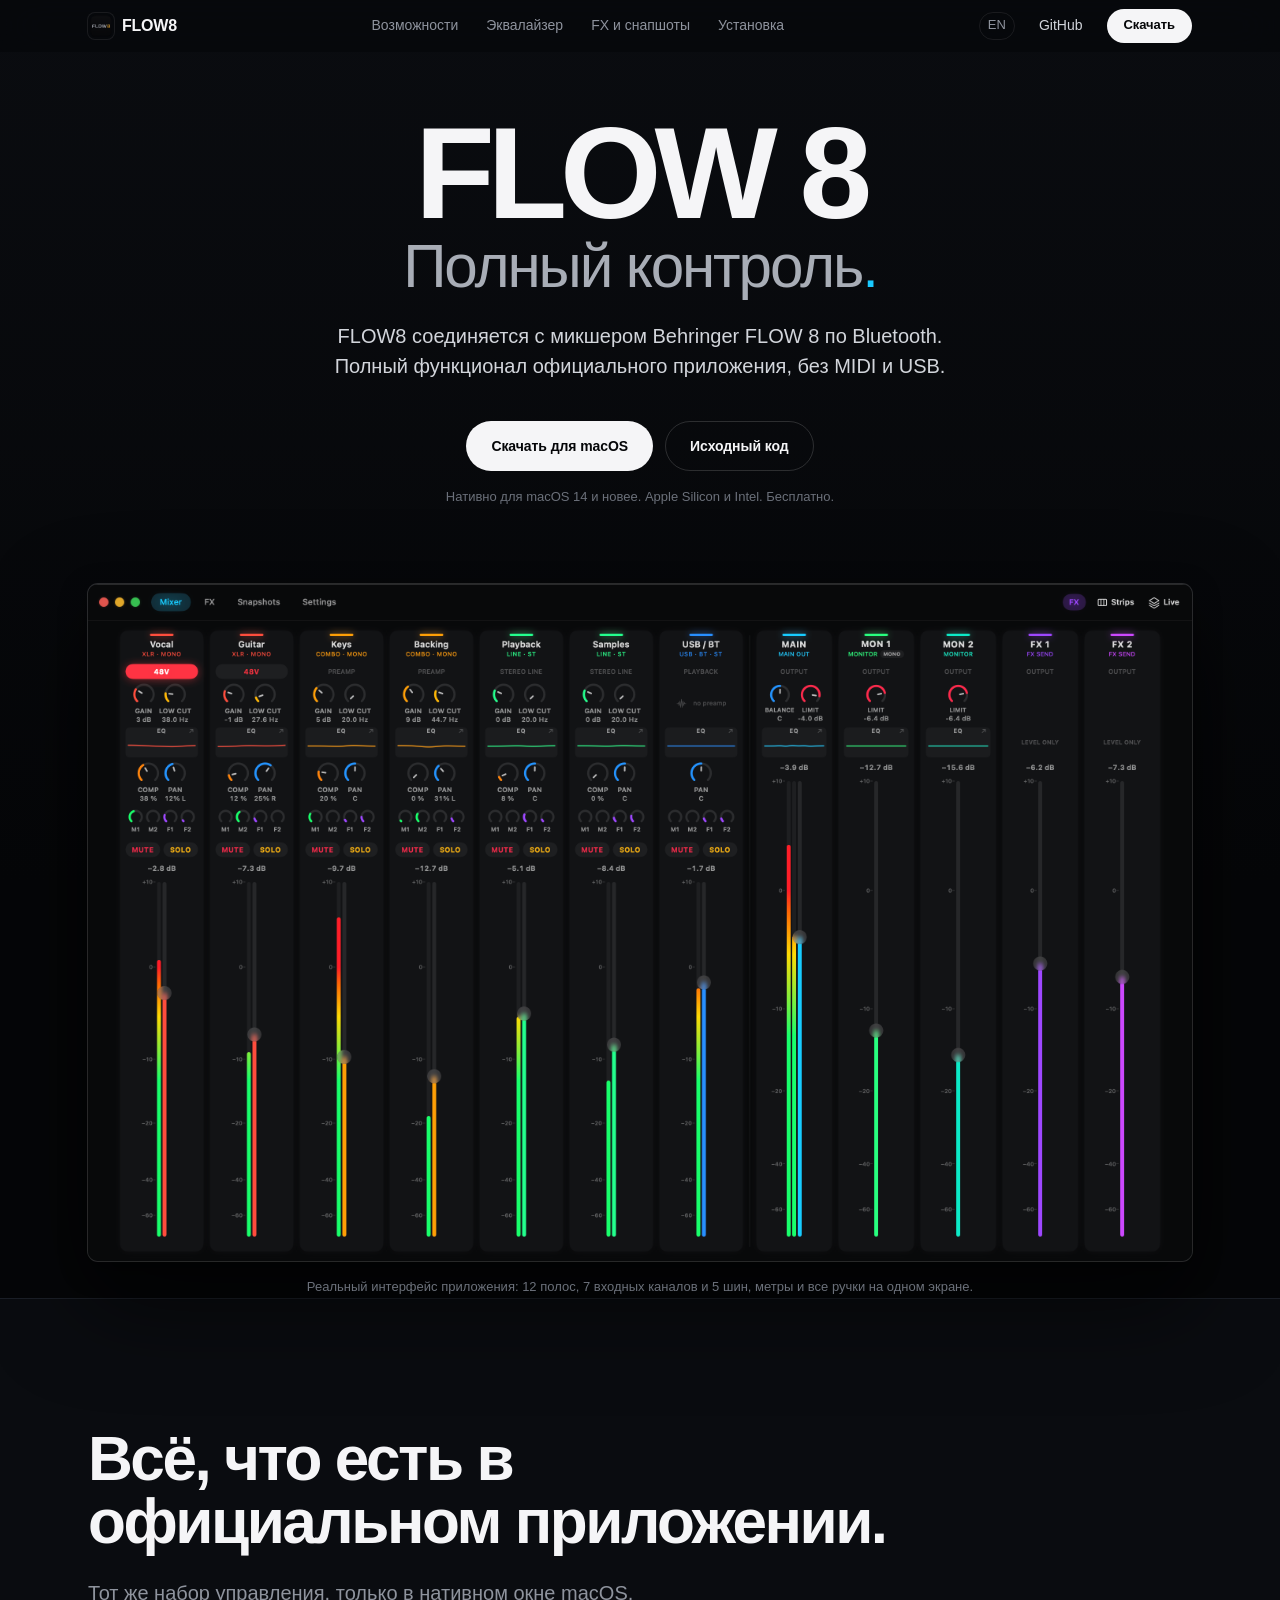
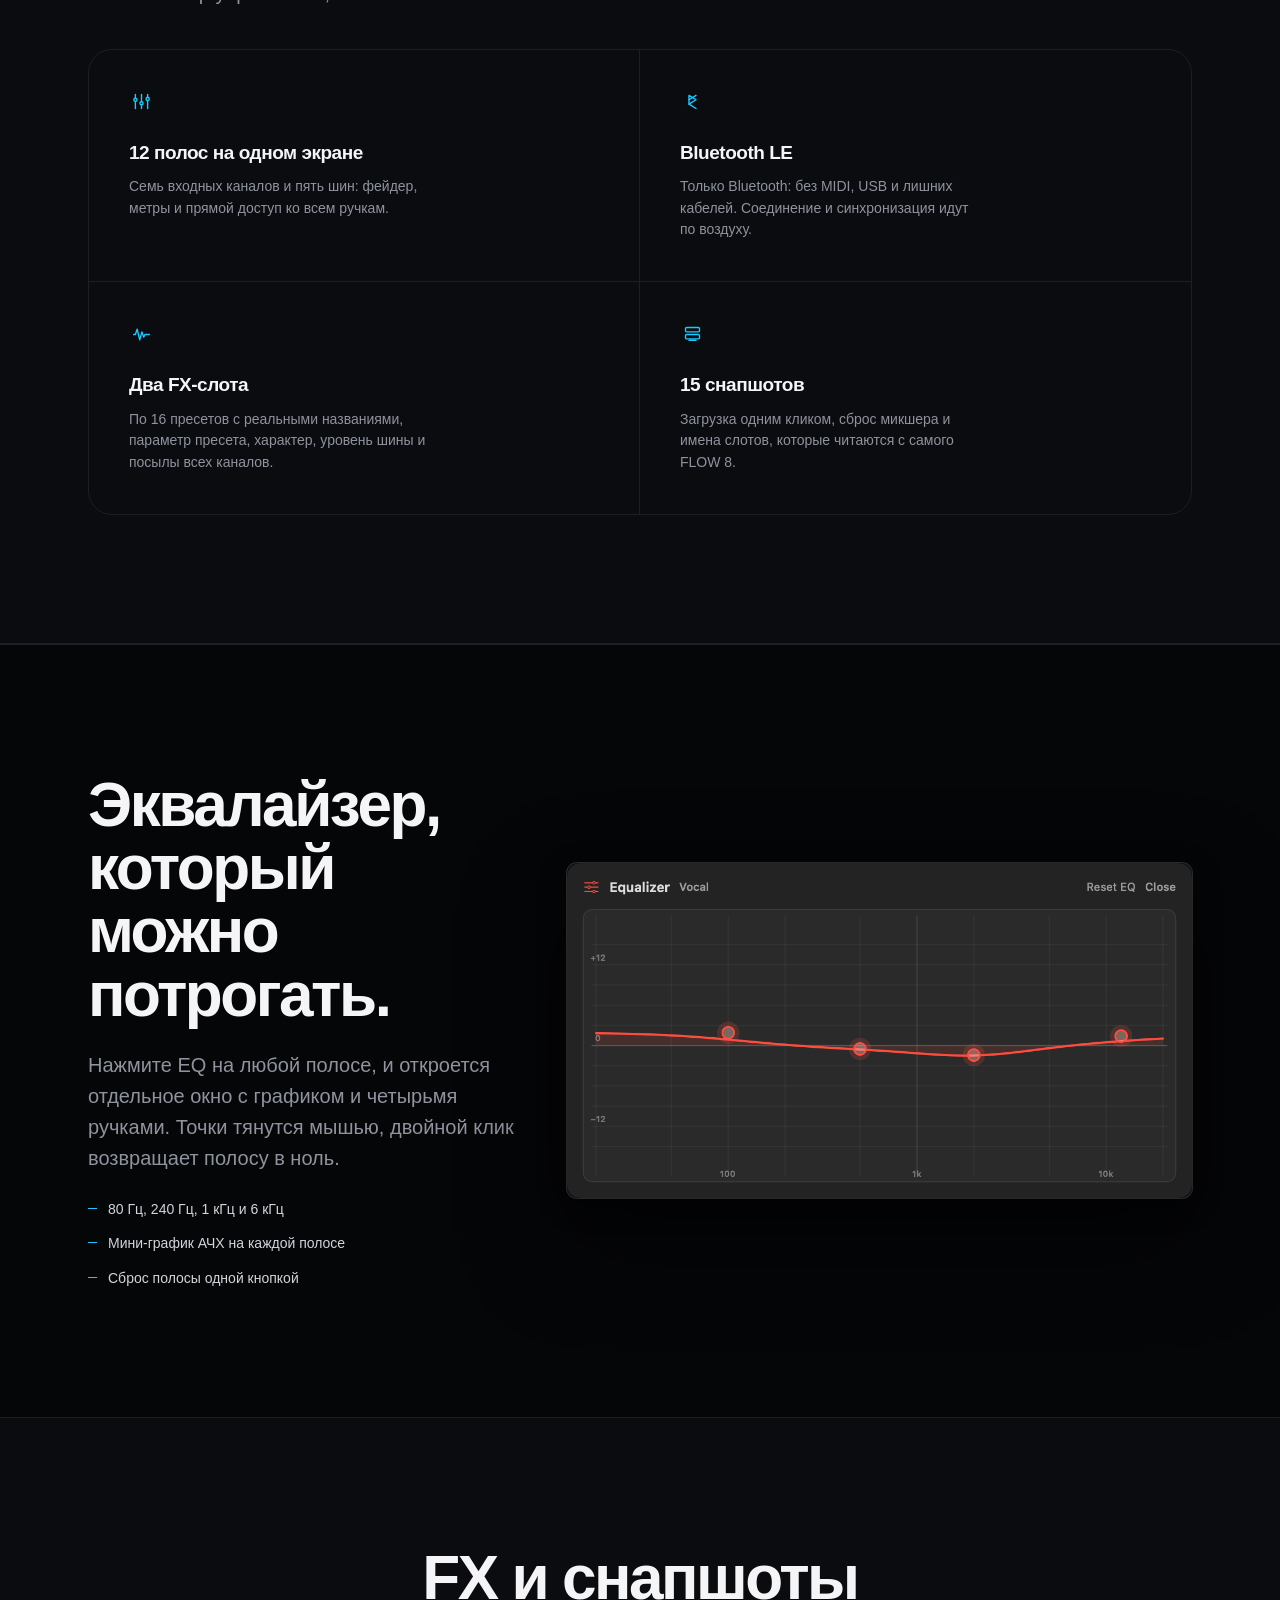
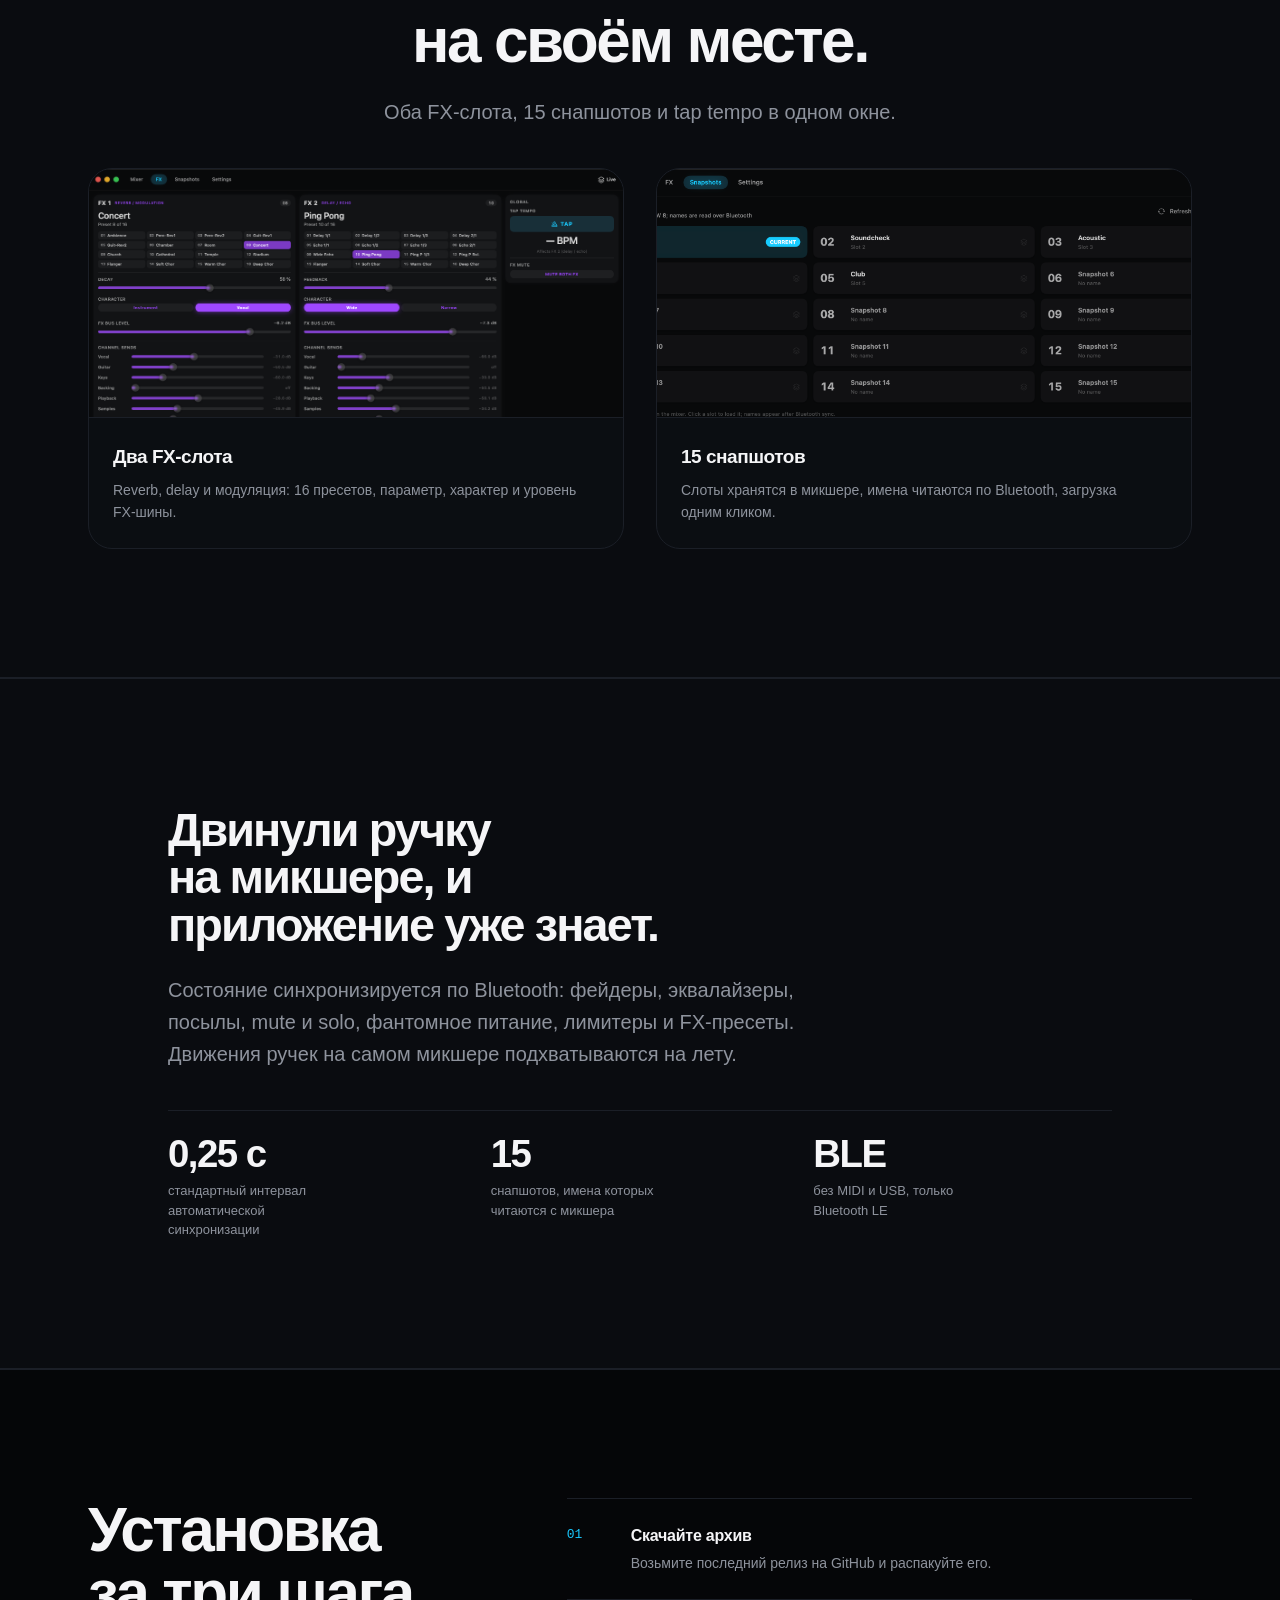
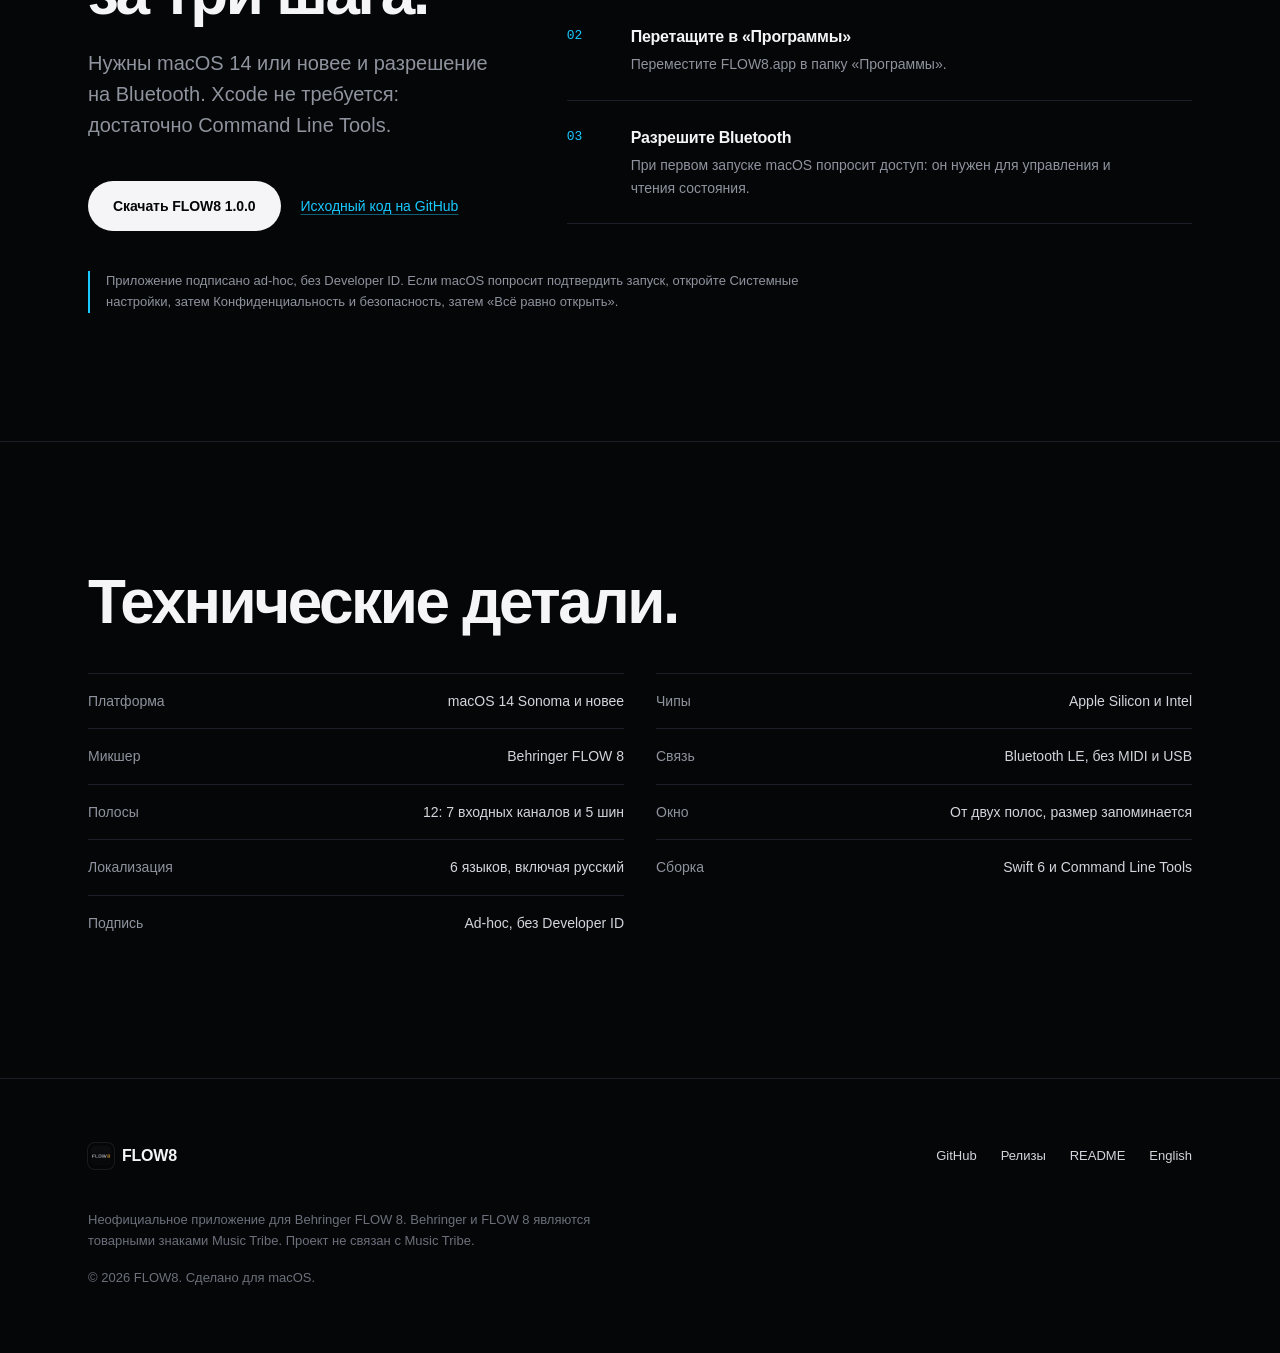
==== docs/ru/index.html @ 112e3b73 "FLOW8 1.0.0: native macOS control for the Behringer FLOW 8" ====
<!doctype html>
<html lang="ru">
<head>
  <meta charset="utf-8">
  <meta name="viewport" content="width=device-width, initial-scale=1">
  <title>FLOW8: полный контроль над Behringer FLOW 8 по Bluetooth</title>
  <meta name="description" content="Нативное приложение для macOS управляет микшером Behringer FLOW 8 по Bluetooth: все каналы, эквалайзер, FX и снапшоты. Полный функционал официального приложения, без MIDI и USB.">
  <meta name="theme-color" content="#050608">
  <link rel="canonical" href="https://repentov-dev.github.io/FLOW8/ru/">
  <link rel="alternate" hreflang="en" href="https://repentov-dev.github.io/FLOW8/">
  <link rel="alternate" hreflang="ru" href="https://repentov-dev.github.io/FLOW8/ru/">
  <link rel="alternate" hreflang="x-default" href="https://repentov-dev.github.io/FLOW8/">
  <link rel="icon" type="image/png" href="../assets/app-icon.png">
  <link rel="apple-touch-icon" href="../assets/apple-touch-icon.png">
  <link rel="preload" as="image" href="../assets/flow8-mixer.png">

  <meta property="og:type" content="website">
  <meta property="og:locale" content="ru_RU">
  <meta property="og:locale:alternate" content="en_US">
  <meta property="og:title" content="FLOW8: полный контроль над Behringer FLOW 8 по Bluetooth">
  <meta property="og:description" content="Все каналы, эквалайзер, FX и снапшоты в нативном приложении для macOS. Подключение к микшеру по Bluetooth, без MIDI и USB.">
  <meta property="og:url" content="https://repentov-dev.github.io/FLOW8/ru/">
  <meta property="og:image" content="https://repentov-dev.github.io/FLOW8/assets/og.png">
  <meta property="og:image:width" content="1200">
  <meta property="og:image:height" content="630">
  <meta name="twitter:card" content="summary_large_image">

  <link rel="stylesheet" href="../css/site.css">
</head>
<body>
  <a class="skip-link" href="#main">Перейти к содержимому</a>

  <header class="nav" data-nav>
    <div class="nav-inner container">
      <a class="brand" href="#top" aria-label="FLOW8, наверх">
        <img src="../assets/app-icon.png" width="26" height="26" alt="">
        <span>FLOW8</span>
      </a>

      <nav class="nav-links" aria-label="Основная навигация">
        <a href="#features">Возможности</a>
        <a href="#eq">Эквалайзер</a>
        <a href="#fx">FX и снапшоты</a>
        <a href="#install">Установка</a>
      </nav>

      <div class="nav-actions">
        <a class="lang-switch" href="../" hreflang="en" lang="en" aria-label="Switch to English">EN</a>
        <a class="nav-github" href="https://github.com/repentov-dev/FLOW8">GitHub</a>
        <a class="btn btn-primary btn-small" href="https://github.com/repentov-dev/FLOW8/releases/latest">Скачать</a>
      </div>
    </div>
  </header>

  <main id="main">
    <section class="hero" id="top">
      <div class="container hero-copy">
        <h1>
          <span class="hero-name">FLOW 8</span>
          <span class="hero-line">Полный контроль<span class="hero-dot">.</span></span>
        </h1>
        <p class="hero-lead">FLOW8 соединяется с микшером Behringer FLOW 8 по Bluetooth. Полный функционал официального приложения, без MIDI и USB.</p>
        <div class="hero-actions">
          <a class="btn btn-primary" href="https://github.com/repentov-dev/FLOW8/releases/latest">Скачать для macOS</a>
          <a class="btn btn-ghost" href="https://github.com/repentov-dev/FLOW8">Исходный код</a>
        </div>
        <p class="hero-facts">Нативно для macOS 14 и новее. Apple Silicon и Intel. Бесплатно.</p>
      </div>

      <div class="hero-stage">
        <figure class="shot shot-hero">
          <div class="shot-frame">
            <img src="../assets/flow8-mixer.png" width="2800" height="1718" fetchpriority="high"
                 alt="Окно FLOW8: семь каналов и пять шин с фейдерами, ручками, эквалайзерами и метрами уровня.">
          </div>
          <figcaption>Реальный интерфейс приложения: 12 полос, 7 входных каналов и 5 шин, метры и все ручки на одном экране.</figcaption>
        </figure>
      </div>
    </section>

    <section class="section section-features" id="features">
      <div class="container">
        <header class="section-head reveal">
          <h2>Всё, что есть в официальном приложении.</h2>
          <p>Тот же набор управления, только в нативном окне macOS.</p>
        </header>

        <div class="feature-grid reveal" data-delay="1">
          <article class="feature">
            <div class="feature-icon" aria-hidden="true">
              <svg viewBox="0 0 24 24">
                <path d="M5 4v4M5 12v8M12 4v8M12 16v4M19 4v3M19 11v9"/>
                <circle cx="5" cy="10" r="1.8"/>
                <circle cx="12" cy="14" r="1.8"/>
                <circle cx="19" cy="9" r="1.8"/>
              </svg>
            </div>
            <h3>12 полос на одном экране</h3>
            <p>Семь входных каналов и пять шин: фейдер, метры и прямой доступ ко всем ручкам.</p>
          </article>

          <article class="feature">
            <div class="feature-icon" aria-hidden="true">
              <svg viewBox="0 0 24 24">
                <path d="M8 5l8 5-8 5V5z"/>
                <path d="M8 15l8 5"/>
                <path d="M16 5l-8 5"/>
              </svg>
            </div>
            <h3>Bluetooth LE</h3>
            <p>Только Bluetooth: без MIDI, USB и лишних кабелей. Соединение и синхронизация идут по воздуху.</p>
          </article>

          <article class="feature">
            <div class="feature-icon" aria-hidden="true">
              <svg viewBox="0 0 24 24">
                <path d="M3 12h2l2-6 3 12 2.5-9 2 6 1.5-3h5"/>
              </svg>
            </div>
            <h3>Два FX-слота</h3>
            <p>По 16 пресетов с реальными названиями, параметр пресета, характер, уровень шины и посылы всех каналов.</p>
          </article>

          <article class="feature">
            <div class="feature-icon" aria-hidden="true">
              <svg viewBox="0 0 24 24">
                <rect x="4" y="4" width="16" height="5" rx="1.4"/>
                <rect x="4" y="12" width="16" height="5" rx="1.4"/>
                <path d="M8 18.5h8"/>
              </svg>
            </div>
            <h3>15 снапшотов</h3>
            <p>Загрузка одним кликом, сброс микшера и имена слотов, которые читаются с самого FLOW 8.</p>
          </article>
        </div>
      </div>
    </section>

    <section class="section" id="eq">
      <div class="container split reveal">
        <div class="split-copy">
          <h2>Эквалайзер, который можно потрогать.</h2>
          <p>Нажмите EQ на любой полосе, и откроется отдельное окно с графиком и четырьмя ручками. Точки тянутся мышью, двойной клик возвращает полосу в ноль.</p>
          <ul class="ticks">
            <li>80 Гц, 240 Гц, 1 кГц и 6 кГц</li>
            <li>Мини-график АЧХ на каждой полосе</li>
            <li>Сброс полосы одной кнопкой</li>
          </ul>
        </div>

        <figure class="shot shot-eq">
          <div class="shot-frame">
            <img src="../assets/flow8-eq.png" width="1120" height="600" loading="lazy"
                 alt="Окно эквалайзера FLOW8 с графиком АЧХ и четырьмя точками на полосах 80 Гц, 240 Гц, 1 кГц и 6 кГц.">
          </div>
        </figure>
      </div>
    </section>

    <section class="section section-features" id="fx">
      <div class="container">
        <header class="section-head center reveal">
          <h2>FX и снапшоты на своём месте.</h2>
          <p>Оба FX-слота, 15 снапшотов и tap tempo в одном окне.</p>
        </header>

        <div class="cards-2">
          <article class="card reveal">
            <div class="card-media">
              <img src="../assets/flow8-fx.png" width="2360" height="1146" loading="lazy"
                   alt="Страница FX в FLOW8: два слота, пресеты, параметры и посылы каналов.">
            </div>
            <div class="card-body">
              <h3>Два FX-слота</h3>
              <p>Reverb, delay и модуляция: 16 пресетов, параметр, характер и уровень FX-шины.</p>
            </div>
          </article>

          <article class="card reveal" data-delay="1">
            <div class="card-media">
              <img src="../assets/flow8-snapshots.png" width="2360" height="850" loading="lazy"
                   alt="Страница снапшотов в FLOW8: пятнадцать слотов с именами, текущий слот выделен.">
            </div>
            <div class="card-body">
              <h3>15 снапшотов</h3>
              <p>Слоты хранятся в микшере, имена читаются по Bluetooth, загрузка одним кликом.</p>
            </div>
          </article>
        </div>
      </div>
    </section>

    <section class="section section-sync" id="sync">
      <div class="container sync reveal">
        <h2>Двинули ручку на микшере, и приложение уже знает.</h2>
        <p>Состояние синхронизируется по Bluetooth: фейдеры, эквалайзеры, посылы, mute и solo, фантомное питание, лимитеры и FX-пресеты. Движения ручек на самом микшере подхватываются на лету.</p>

        <div class="sync-metrics">
          <div>
            <strong>0,25 с</strong>
            <span>стандартный интервал автоматической синхронизации</span>
          </div>
          <div>
            <strong>15</strong>
            <span>снапшотов, имена которых читаются с микшера</span>
          </div>
          <div>
            <strong>BLE</strong>
            <span>без MIDI и USB, только Bluetooth LE</span>
          </div>
        </div>
      </div>
    </section>

    <section class="section" id="install">
      <div class="container">
        <div class="install-grid reveal">
          <div class="install-copy">
            <h2>Установка за три шага.</h2>
            <p>Нужны macOS 14 или новее и разрешение на Bluetooth. Xcode не требуется: достаточно Command Line Tools.</p>
            <div class="install-actions">
              <a class="btn btn-primary" href="https://github.com/repentov-dev/FLOW8/releases/latest">Скачать FLOW8 1.0.0</a>
              <a class="text-link" href="https://github.com/repentov-dev/FLOW8">Исходный код на GitHub</a>
            </div>
          </div>

          <ol class="steps">
            <li>
              <div>
                <h3>Скачайте архив</h3>
                <p>Возьмите последний релиз на GitHub и распакуйте его.</p>
              </div>
            </li>
            <li>
              <div>
                <h3>Перетащите в «Программы»</h3>
                <p>Переместите FLOW8.app в папку «Программы».</p>
              </div>
            </li>
            <li>
              <div>
                <h3>Разрешите Bluetooth</h3>
                <p>При первом запуске macOS попросит доступ: он нужен для управления и чтения состояния.</p>
              </div>
            </li>
          </ol>
        </div>

        <p class="install-note reveal">Приложение подписано ad-hoc, без Developer ID. Если macOS попросит подтвердить запуск, откройте Системные настройки, затем Конфиденциальность и безопасность, затем «Всё равно открыть».</p>
      </div>
    </section>

    <section class="section" id="specs">
      <div class="container">
        <header class="section-head reveal">
          <h2>Технические детали.</h2>
        </header>

        <dl class="specs reveal" data-delay="1">
          <div>
            <dt>Платформа</dt>
            <dd>macOS 14 Sonoma и новее</dd>
          </div>
          <div>
            <dt>Чипы</dt>
            <dd>Apple Silicon и Intel</dd>
          </div>
          <div>
            <dt>Микшер</dt>
            <dd>Behringer FLOW 8</dd>
          </div>
          <div>
            <dt>Связь</dt>
            <dd>Bluetooth LE, без MIDI и USB</dd>
          </div>
          <div>
            <dt>Полосы</dt>
            <dd>12: 7 входных каналов и 5 шин</dd>
          </div>
          <div>
            <dt>Окно</dt>
            <dd>От двух полос, размер запоминается</dd>
          </div>
          <div>
            <dt>Локализация</dt>
            <dd>6 языков, включая русский</dd>
          </div>
          <div>
            <dt>Сборка</dt>
            <dd>Swift 6 и Command Line Tools</dd>
          </div>
          <div>
            <dt>Подпись</dt>
            <dd>Ad-hoc, без Developer ID</dd>
          </div>
        </dl>
      </div>
    </section>
  </main>

  <footer class="footer">
    <div class="container">
      <div class="footer-top">
        <a class="brand" href="#top" aria-label="FLOW8, наверх">
          <img src="../assets/app-icon.png" width="26" height="26" alt="">
          <span>FLOW8</span>
        </a>
        <nav class="footer-links" aria-label="Ссылки">
          <a href="https://github.com/repentov-dev/FLOW8">GitHub</a>
          <a href="https://github.com/repentov-dev/FLOW8/releases">Релизы</a>
          <a href="https://github.com/repentov-dev/FLOW8#readme">README</a>
          <a href="../" hreflang="en" lang="en">English</a>
        </nav>
      </div>
      <p class="footer-note">Неофициальное приложение для Behringer FLOW 8. Behringer и FLOW 8 являются товарными знаками Music Tribe. Проект не связан с Music Tribe.</p>
      <p class="footer-legal">© 2026 FLOW8. Сделано для macOS.</p>
    </div>
  </footer>

  <script src="../js/site.js" defer></script>
</body>
</html>
---- docs/css/site.css ----
/* Hallmark · shape: Stage hero + one proof per capability · genre: modern-minimal · theme: Apple (by request) · job: download the app · idea: "Every strip of the mixer on one screen, lit like a product." · vibe: "quiet, precise, dark, confident"
 * paper: #050608 · accent: #19c9ff · display: system SF · body: system SF · hero: FLOW 8 wordmark over the full mixer · nav: translucent bar, wordmark and one action · footer: wordmark, links, disclaimer · imagery: real app screenshots · signature: all 12 strips visible at once
 * axes: dark/grotesk-sans/cool · posture: product on a stage · contrast: pass · fold: pass · v2.0.0 */
/* Hallmark · pre-emit critique: P5 H5 E4 S4 R5 V4 · weakest: E, expression is carried by the real screenshots, so the page around them stays quiet and lets the interface be the loud part */
/* Hallmark · waive 1 · Apple-style page on the platform face · a webfont would be a pastiche, and SF ships the optical sizing and tracking this page needs */
@import url("./tokens.css");
@import url("./base.css");

/* ---------- Navigation ---------- */

.nav {
  position: fixed;
  inset: 0 0 auto;
  z-index: var(--z-nav);
  height: 52px;
  background: var(--color-nav);
  border-bottom: var(--rule-hair) solid transparent;
  -webkit-backdrop-filter: blur(22px) saturate(160%);
  backdrop-filter: blur(22px) saturate(160%);
  transition:
    background-color var(--dur-short) var(--ease-out),
    border-color var(--dur-short) var(--ease-out);
}

.nav.is-scrolled {
  background: var(--color-nav-strong);
  border-bottom-color: var(--color-hairline);
}

.nav-inner {
  max-width: var(--container);
  height: 100%;
  display: flex;
  align-items: center;
  justify-content: space-between;
  gap: var(--space-lg);
}

.brand {
  display: inline-flex;
  align-items: center;
  gap: var(--space-xs);
  color: var(--color-ink);
  font-family: var(--font-display);
  font-size: var(--text-md);
  font-weight: 600;
  letter-spacing: -0.015em;
  text-decoration: none;
  flex: none;
}

.brand img {
  width: 26px;
  height: 26px;
  border-radius: 7px;
  box-shadow: 0 0 0 1px var(--color-hairline);
}

.nav-links {
  display: flex;
  align-items: center;
  gap: 28px;
  font-size: var(--text-sm);
  color: var(--color-muted);
}

.nav-links a {
  text-decoration: none;
  transition: color var(--dur-micro) var(--ease-out);
}

.nav-links a:hover { color: var(--color-ink); }

.nav-actions {
  display: flex;
  align-items: center;
  gap: var(--space-lg);
  flex: none;
}

.lang-switch {
  display: inline-flex;
  align-items: center;
  justify-content: center;
  min-width: 32px;
  height: 28px;
  padding: 0 var(--space-xs);
  border: var(--rule-hair) solid var(--color-hairline);
  border-radius: var(--radius-pill);
  color: var(--color-muted);
  font-size: var(--text-xs);
  font-weight: 500;
  text-decoration: none;
  transition:
    color var(--dur-micro) var(--ease-out),
    border-color var(--dur-micro) var(--ease-out);
}

.lang-switch:hover {
  color: var(--color-ink);
  border-color: var(--color-rule-strong);
}

.nav-github {
  font-size: var(--text-sm);
  color: var(--color-ink-2);
  text-decoration: none;
  transition: color var(--dur-micro) var(--ease-out);
}

.nav-github:hover { color: var(--color-ink); }

/* ---------- Buttons ---------- */

.btn {
  display: inline-flex;
  align-items: center;
  justify-content: center;
  gap: var(--space-xs);
  height: 50px;
  padding: 0 var(--space-lg);
  border: var(--rule-hair) solid transparent;
  border-radius: var(--radius-pill);
  font-family: var(--font-body);
  font-size: var(--text-sm);
  font-weight: 600;
  letter-spacing: -0.005em;
  text-decoration: none;
  cursor: pointer;
  transition:
    background-color var(--dur-micro) var(--ease-out),
    border-color var(--dur-micro) var(--ease-out),
    color var(--dur-micro) var(--ease-out),
    transform var(--dur-micro) var(--ease-out);
}

.btn:active { transform: scale(0.98); }

.btn-primary {
  background: var(--color-ink);
  color: var(--color-paper);
}

.btn-primary:hover { background: var(--color-white); }

.btn-ghost {
  background: transparent;
  border-color: var(--color-hairline-strong);
  color: var(--color-ink);
}

.btn-ghost:hover {
  background: var(--color-card-hi);
  border-color: var(--color-rule-strong);
}

.btn-small {
  height: 34px;
  padding: 0 var(--space-md);
  font-size: var(--text-xs);
}

/* ---------- Hero ---------- */

.hero {
  position: relative;
  padding: calc(52px + var(--space-2xl)) 0 0;
  background: linear-gradient(180deg, var(--color-paper-2) 0%, var(--color-paper) 68%);
  isolation: isolate;
}

.hero-copy {
  max-width: var(--container);
  text-align: center;
}

.hero h1 {
  font-size: var(--text-hero-name);
  line-height: 0.88;
  letter-spacing: -0.055em;
  color: var(--color-ink);
}

.hero-name { display: block; }

.hero-line {
  display: block;
  margin-top: 0.08em;
  font-size: var(--text-hero-line);
  font-weight: 500;
  line-height: 1.02;
  letter-spacing: -0.035em;
  color: var(--color-ink-3);
}

.hero-dot { color: var(--color-accent); }

.hero-lead {
  max-width: 660px;
  margin: var(--space-lg) auto 0;
  color: var(--color-ink-2);
  font-size: var(--text-lead);
  line-height: 1.5;
}

.hero-actions {
  display: flex;
  flex-wrap: wrap;
  justify-content: center;
  gap: var(--space-sm);
  margin-top: var(--space-xl);
}

.hero-facts {
  margin-top: var(--space-md);
  color: var(--color-dim);
  font-size: var(--text-xs);
}

.hero-stage {
  position: relative;
  max-width: var(--container);
  margin: clamp(44px, 6vw, 76px) auto 0;
  padding-inline: var(--gutter);
  isolation: isolate;
}

/* ---------- Screenshot frames ---------- */

.shot { margin: 0; }

.shot-frame {
  overflow: hidden;
  background: var(--color-card);
  border-radius: var(--radius-frame);
  box-shadow: var(--shadow-frame);
}

.shot-frame img {
  width: 100%;
  height: auto;
}

.shot-hero .shot-frame { transition: transform var(--dur-long) var(--ease-out); }

.shot-hero .shot-frame:hover { transform: translateY(-4px); }

.shot figcaption {
  margin-top: var(--space-md);
  color: var(--color-dim);
  font-size: var(--text-xs);
  text-align: center;
}

/* ---------- Section grammar ---------- */

.section {
  padding-block: var(--section-gap);
  border-top: var(--rule-hair) solid var(--color-rule);
}

.section-features {
  background: var(--color-paper-2);
  color: var(--color-ink);
  border-block: var(--rule-hair) solid var(--color-rule);
}

.section-head {
  max-width: 840px;
  margin-bottom: var(--space-xl);
}

.section-head.center {
  margin-inline: auto;
  text-align: center;
}

h2 {
  font-size: var(--text-section);
  line-height: 1.02;
  letter-spacing: -0.04em;
}

.section-head p,
.split-copy > p,
.install-copy > p {
  color: var(--color-muted);
  font-size: var(--text-lead);
  line-height: 1.55;
}

.section-head p {
  margin-top: var(--space-lg);
  max-width: 560px;
}

.section-head.center p { margin-inline: auto; }

/* ---------- Feature grid ---------- */

.feature-grid {
  display: grid;
  grid-template-columns: repeat(2, minmax(0, 1fr));
  overflow: hidden;
  border: var(--rule-hair) solid var(--color-rule);
  border-radius: var(--radius-card);
  background: var(--color-paper-2);
}

.feature {
  padding: var(--space-xl);
  border-right: var(--rule-hair) solid var(--color-rule);
  border-bottom: var(--rule-hair) solid var(--color-rule);
}

.feature:nth-child(2n) { border-right: 0; }
.feature:nth-last-child(-n + 2) { border-bottom: 0; }

.feature-icon {
  display: grid;
  place-items: center;
  width: 42px;
  height: 42px;
  margin-bottom: var(--space-lg);
  width: 24px;
  height: 24px;
  color: var(--color-accent);
}

.feature-icon svg {
  width: 21px;
  height: 21px;
  stroke: currentColor;
  fill: none;
  stroke-width: 1.6;
  stroke-linecap: round;
  stroke-linejoin: round;
}

.feature h3 {
  font-size: var(--text-card);
  letter-spacing: -0.025em;
}

.feature p {
  margin-top: var(--space-xs);
  max-width: 40ch;
  color: var(--color-muted);
  font-size: var(--text-sm);
  line-height: 1.55;
}

/* ---------- Split: EQ ---------- */

.split {
  display: grid;
  grid-template-columns: minmax(0, 5fr) minmax(0, 7fr);
  gap: var(--gap-columns);
  align-items: center;
}

.split-copy h2 { max-width: 11ch; }

.split-copy > p {
  margin-top: var(--space-lg);
  max-width: 42ch;
}

.ticks {
  display: grid;
  gap: var(--space-sm);
  margin: var(--space-lg) 0 0;
  padding: 0;
  list-style: none;
}

.ticks li {
  position: relative;
  padding-left: 20px;
  color: var(--color-ink-2);
  font-size: var(--text-sm);
}

.ticks li::before {
  content: "";
  position: absolute;
  left: 0;
  top: 0.72em;
  width: 9px;
  height: var(--rule-hair);
  background: var(--color-accent);
}

.shot-eq .shot-frame { border-radius: var(--radius-media); }

/* ---------- FX and snapshots ---------- */

.cards-2 {
  display: grid;
  grid-template-columns: repeat(2, minmax(0, 1fr));
  gap: var(--gap-columns);
}

.card {
  overflow: hidden;
  color: var(--color-ink);
  border: var(--rule-hair) solid var(--color-rule);
  border-radius: var(--radius-card);
  background: var(--color-card);
}

.card-media {
  overflow: hidden;
  color: var(--color-ink);
  background: var(--color-paper-3);
  border-bottom: var(--rule-hair) solid var(--color-rule);
}

.card-media img {
  width: 100%;
  aspect-ratio: 2.15;
  object-fit: cover;
  object-position: top center;
}

.card-body { padding: var(--space-lg); }

.card-body h3 {
  font-size: var(--text-card);
  letter-spacing: -0.025em;
}

.card-body p {
  margin-top: var(--space-xs);
  color: var(--color-muted);
  font-size: var(--text-sm);
  line-height: 1.55;
}

/* ---------- Sync statement ---------- */

.section-sync {
  border-block: var(--rule-hair) solid var(--color-rule);
  background: var(--color-paper-2);
  color: var(--color-ink);
}

.sync { max-width: 1040px; }

.sync h2 {
  max-width: 22ch;
  font-size: var(--text-section-s);
}

.sync > p {
  margin-top: var(--space-lg);
  max-width: 640px;
  color: var(--color-muted);
  font-size: var(--text-lead);
}

.sync-metrics {
  display: grid;
  grid-template-columns: repeat(3, minmax(0, 1fr));
  gap: var(--space-lg);
  margin-top: var(--space-xl);
  padding-top: var(--space-lg);
  border-top: var(--rule-hair) solid var(--color-rule);
}

.sync-metrics strong {
  display: block;
  font-family: var(--font-display);
  font-size: clamp(1.8rem, 3vw, 2.5rem);
  font-weight: 600;
  letter-spacing: -0.04em;
  line-height: 1;
  font-variant-numeric: tabular-nums;
}

.sync-metrics span {
  display: block;
  max-width: 24ch;
  margin-top: var(--space-xs);
  color: var(--color-muted);
  font-size: var(--text-xs);
  line-height: 1.5;
}

/* ---------- Install ---------- */

.install-grid {
  display: grid;
  grid-template-columns: minmax(0, 5fr) minmax(0, 7fr);
  gap: var(--gap-columns);
  align-items: start;
}

.install-copy > p {
  margin-top: var(--space-lg);
  max-width: 36ch;
}

.install-actions {
  display: flex;
  flex-wrap: wrap;
  align-items: center;
  gap: 20px;
  margin-top: var(--space-xl);
}

.text-link {
  color: var(--color-accent);
  font-size: var(--text-sm);
  font-weight: 500;
  text-decoration: underline;
  text-decoration-color: color-mix(in oklab, var(--color-accent) 45%, transparent);
  text-underline-offset: 0.22em;
  transition: text-decoration-color var(--dur-micro) var(--ease-out);
}

.text-link:hover { text-decoration-color: var(--color-accent); }

.steps {
  margin: 0;
  padding: 0;
  list-style: none;
  border-top: var(--rule-hair) solid var(--color-rule);
  counter-reset: step;
}

.steps li {
  display: grid;
  grid-template-columns: 40px minmax(0, 1fr);
  gap: var(--space-lg);
  counter-increment: step;
  padding: var(--space-lg) 0;
  border-bottom: var(--rule-hair) solid var(--color-rule);
}

.steps li::before {
  content: counter(step, decimal-leading-zero);
  padding-top: 2px;
  color: var(--color-accent);
  font-family: var(--font-mono);
  font-size: var(--text-xs);
  font-weight: 500;
  font-variant-numeric: tabular-nums;
}

.steps h3 {
  font-size: var(--text-md);
  letter-spacing: -0.015em;
}

.steps p {
  margin-top: var(--space-2xs);
  color: var(--color-muted);
  font-size: var(--text-sm);
}

.install-note {
  max-width: 740px;
  margin-top: var(--space-xl);
  padding-left: var(--space-md);
  border-left: 2px solid var(--color-accent);
  color: var(--color-muted);
  font-size: var(--text-xs);
  line-height: 1.6;
}

/* ---------- Specs ---------- */

.specs {
  display: grid;
  grid-template-columns: repeat(2, minmax(0, 1fr));
  gap: 0 var(--gap-columns);
  margin: var(--space-xl) 0 0;
}

.specs > div {
  display: flex;
  justify-content: space-between;
  gap: var(--space-lg);
  padding: var(--space-md) 0;
  border-top: var(--rule-hair) solid var(--color-rule);
}

.specs dt {
  color: var(--color-muted);
  font-size: var(--text-sm);
}

.specs dd {
  margin: 0;
  color: var(--color-ink-2);
  font-size: var(--text-sm);
  text-align: right;
}

/* ---------- Footer ---------- */

.footer {
  padding: var(--space-2xl) 0;
  border-top: var(--rule-hair) solid var(--color-rule);
  color: var(--color-dim);
  font-size: var(--text-xs);
}

.footer-top {
  display: flex;
  flex-wrap: wrap;
  align-items: center;
  justify-content: space-between;
  gap: var(--space-lg);
}

.footer-links {
  display: flex;
  flex-wrap: wrap;
  gap: var(--space-lg);
}

.footer-links a {
  color: var(--color-ink-2);
  text-decoration: none;
  transition: color var(--dur-micro) var(--ease-out);
}

.footer-links a:hover { color: var(--color-ink); }

.footer-note {
  max-width: 76ch;
  margin-top: var(--space-xl);
  line-height: 1.65;
}

.footer-legal { margin-top: var(--space-md); }

/* ---------- Reveal ---------- */

html.js .reveal {
  opacity: 0;
  transform: translate3d(0, 18px, 0);
  transition:
    opacity var(--dur-long) var(--ease-out),
    transform var(--dur-long) var(--ease-out);
}

html.js .reveal[data-delay="1"] { transition-delay: 60ms; }
html.js .reveal[data-delay="2"] { transition-delay: 120ms; }
html.js .reveal[data-delay="3"] { transition-delay: 180ms; }

html.js .reveal.is-in {
  opacity: 1;
  transform: none;
}

/* ---------- Responsive ---------- */

@media (max-width: 1080px) {
  .nav-links { gap: 20px; }

  .split,
  .install-grid { gap: var(--gap-columns); }
}

@media (max-width: 900px) {
  .nav-links,
  .nav-github { display: none; }

  .split,
  .install-grid {
    grid-template-columns: minmax(0, 1fr);
  }

  .split-copy h2,
  .split-copy > p { max-width: 100%; }

  .shot-eq { order: 2; }

  .sync-metrics {
    grid-template-columns: repeat(3, minmax(0, 1fr));
    gap: var(--space-md);
  }
}

@media (max-width: 760px) {
  .hero { padding-top: calc(52px + var(--space-xl)); }

  .feature-grid,
  .cards-2,
  .specs {
    grid-template-columns: minmax(0, 1fr);
  }

  .feature {
    border-right: 0;
    border-bottom: var(--rule-hair) solid var(--color-rule);
  }

  .feature:nth-child(2n) { border-right: 0; }
  .feature:nth-last-child(-n + 2) { border-bottom: var(--rule-hair) solid var(--color-rule); }
  .feature:last-child { border-bottom: 0; }

  .specs > div:first-child { border-top: 0; }

  .card-media img { aspect-ratio: 2.1; }

  .footer-top { align-items: flex-start; flex-direction: column; }
}

@media (max-width: 620px) {
  .sync-metrics { grid-template-columns: minmax(0, 1fr); }
  .sync-metrics > div + div { padding-top: var(--space-md); border-top: var(--rule-hair) solid var(--color-rule); }

  .hero-actions .btn { width: 100%; }

  .hero-facts { line-height: 1.5; }

  .shot figcaption { text-align: left; }

  .install-actions { align-items: flex-start; flex-direction: column; }
}

@media (prefers-reduced-motion: reduce) {
  html.js .reveal {
    opacity: 1;
    transform: none;
    transition: none;
  }

  .shot-hero .shot-frame { transition: none; }
}

@media (prefers-reduced-transparency: reduce) {
  .nav {
    background: var(--color-paper);
    -webkit-backdrop-filter: none;
    backdrop-filter: none;
  }
}

@media (prefers-contrast: more) {
  :root {
    --color-muted: var(--color-muted-contrast);
    --color-dim: var(--color-dim-contrast);
    --color-rule: var(--color-rule-contrast);
  }

  .nav {
    background: var(--color-paper);
    -webkit-backdrop-filter: none;
    backdrop-filter: none;
  }

  .shot-frame,
  .card,
  .feature-grid { border-color: var(--color-hairline-strong); }
}

@supports not ((backdrop-filter: blur(1px)) or (-webkit-backdrop-filter: blur(1px))) {
  .nav { background: var(--color-paper); }
}
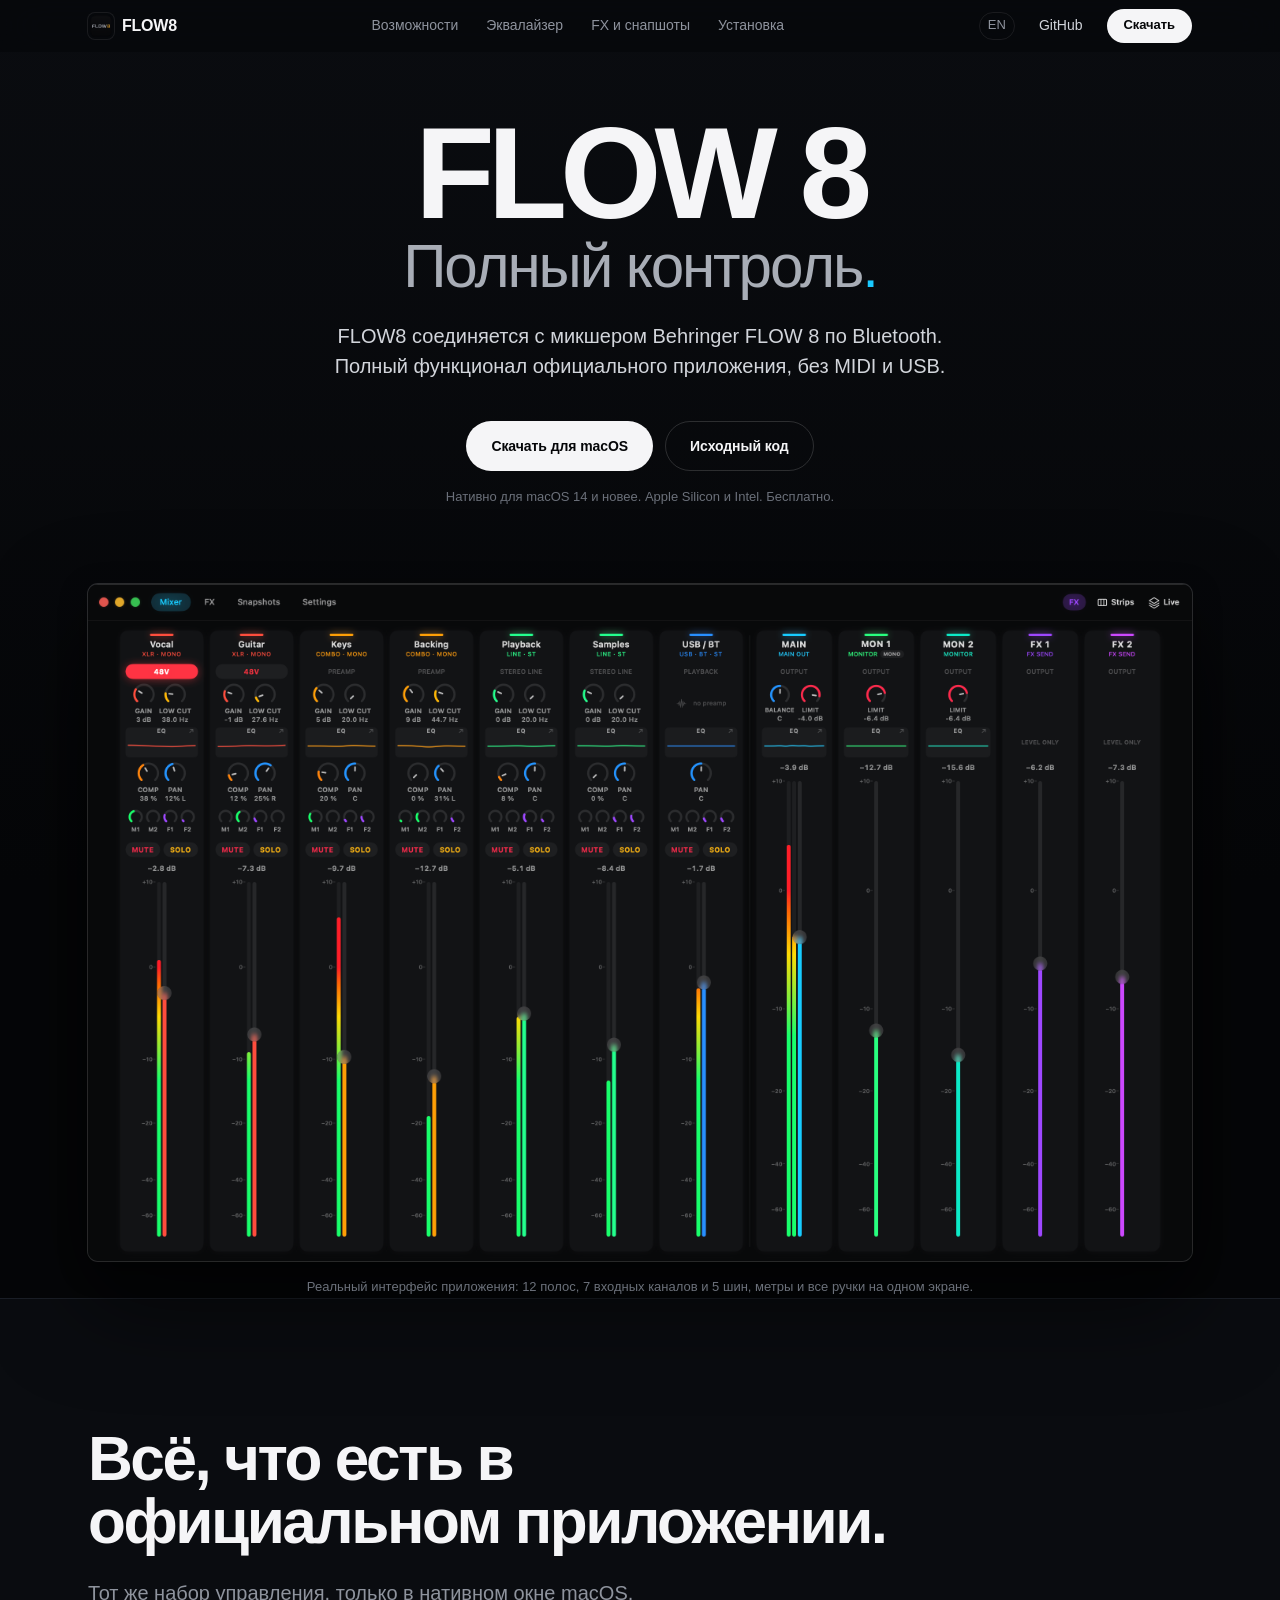
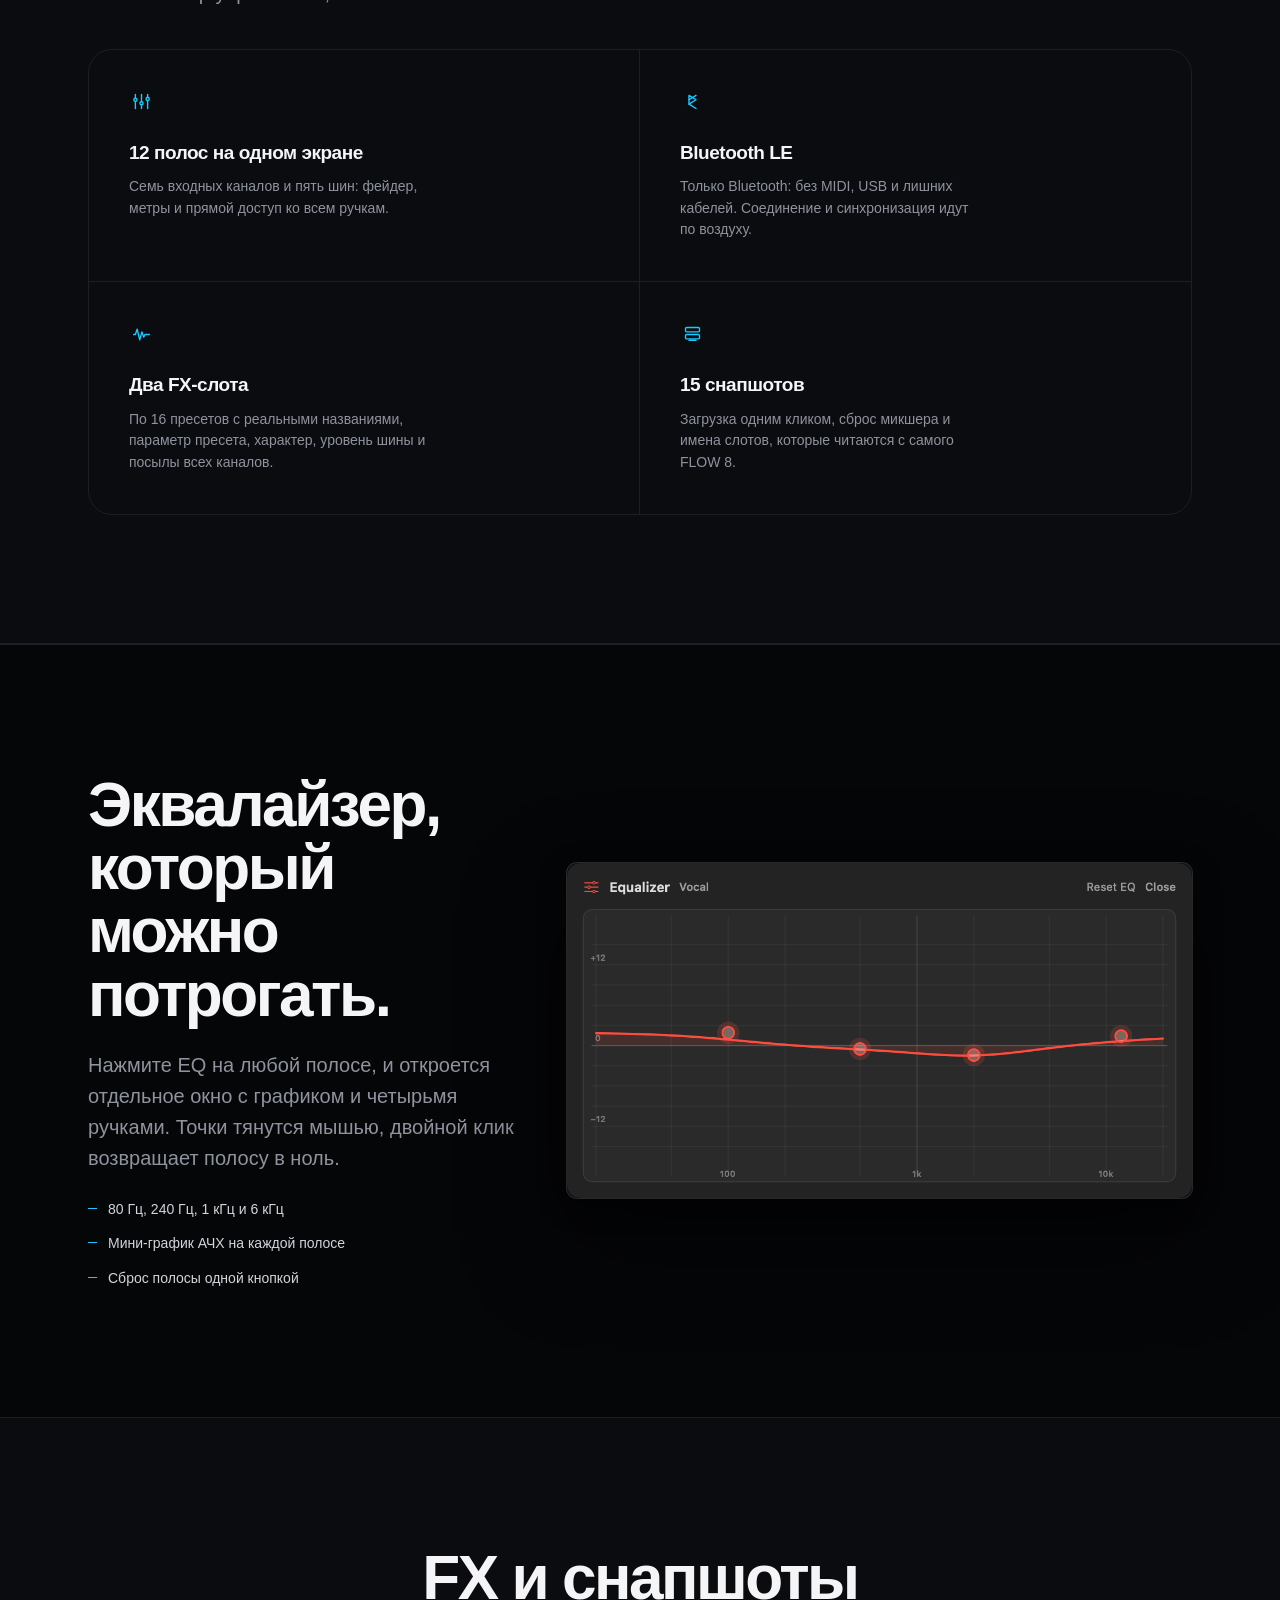
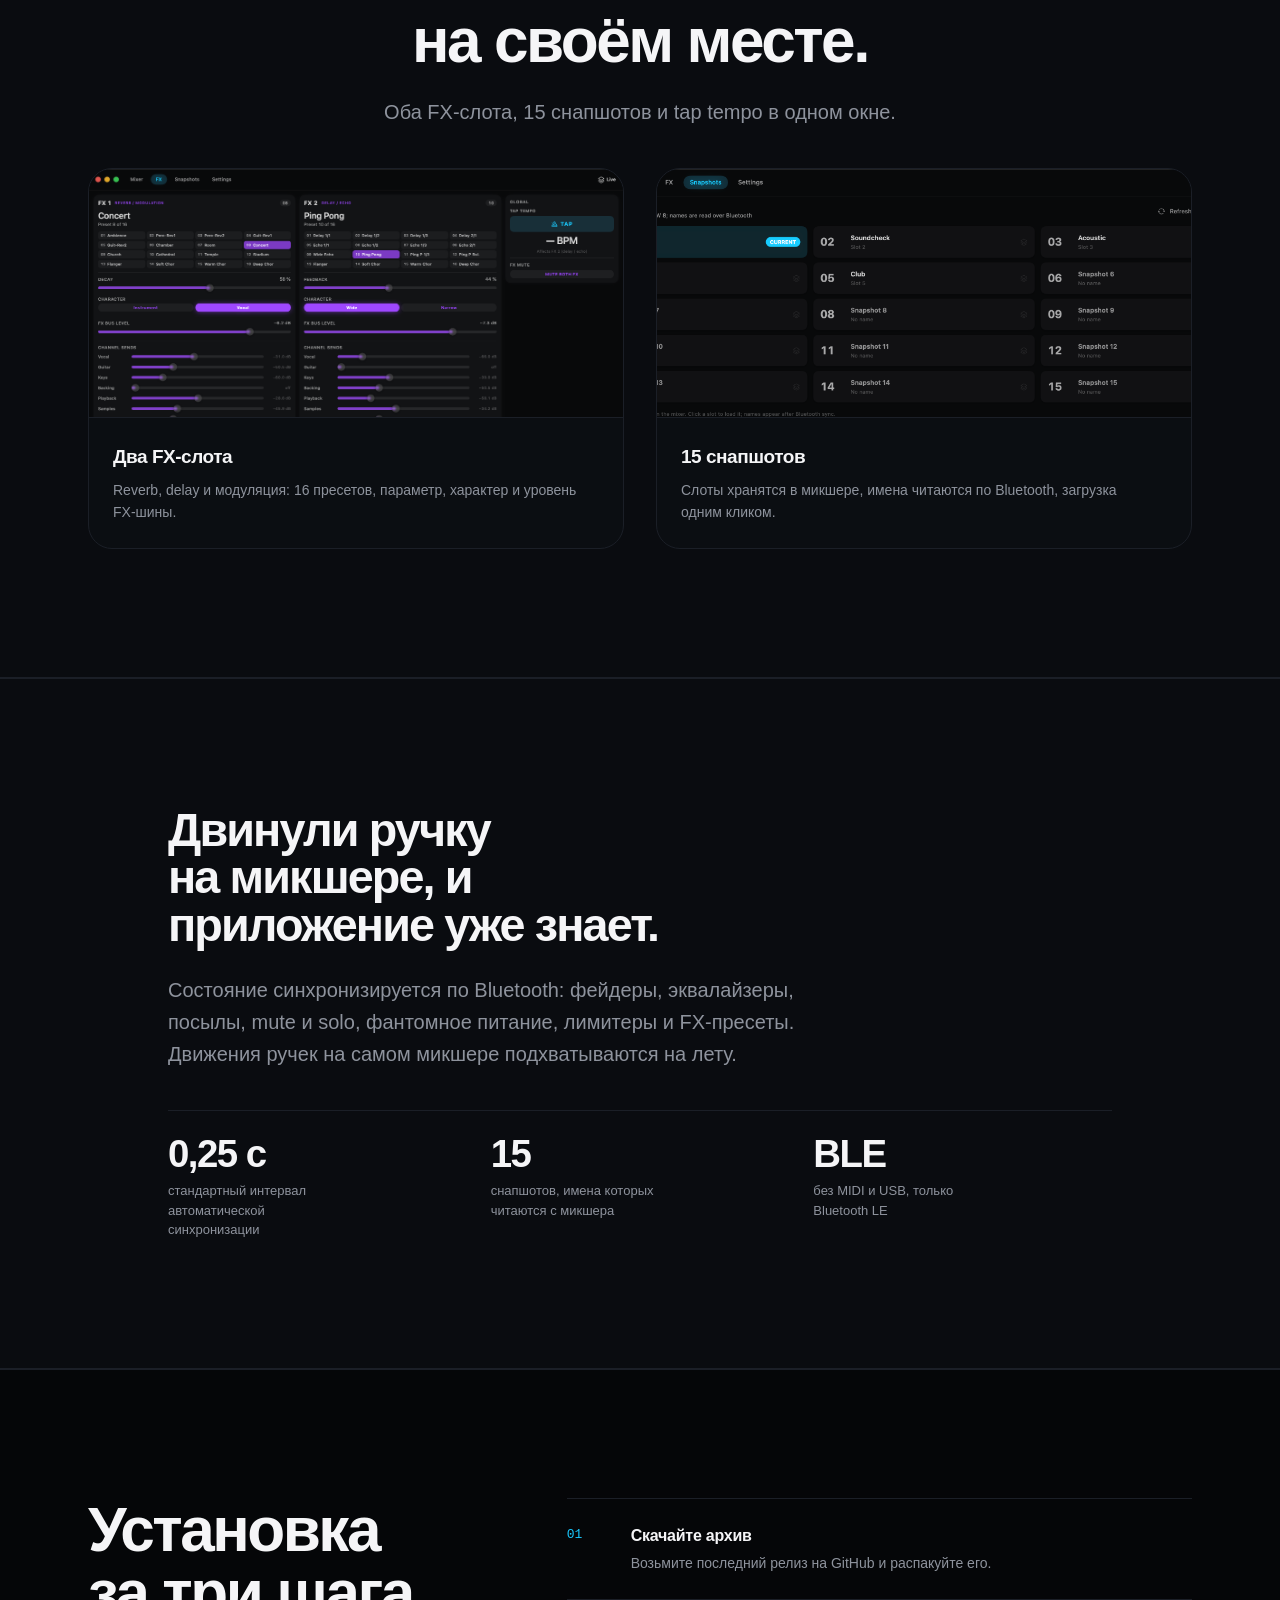
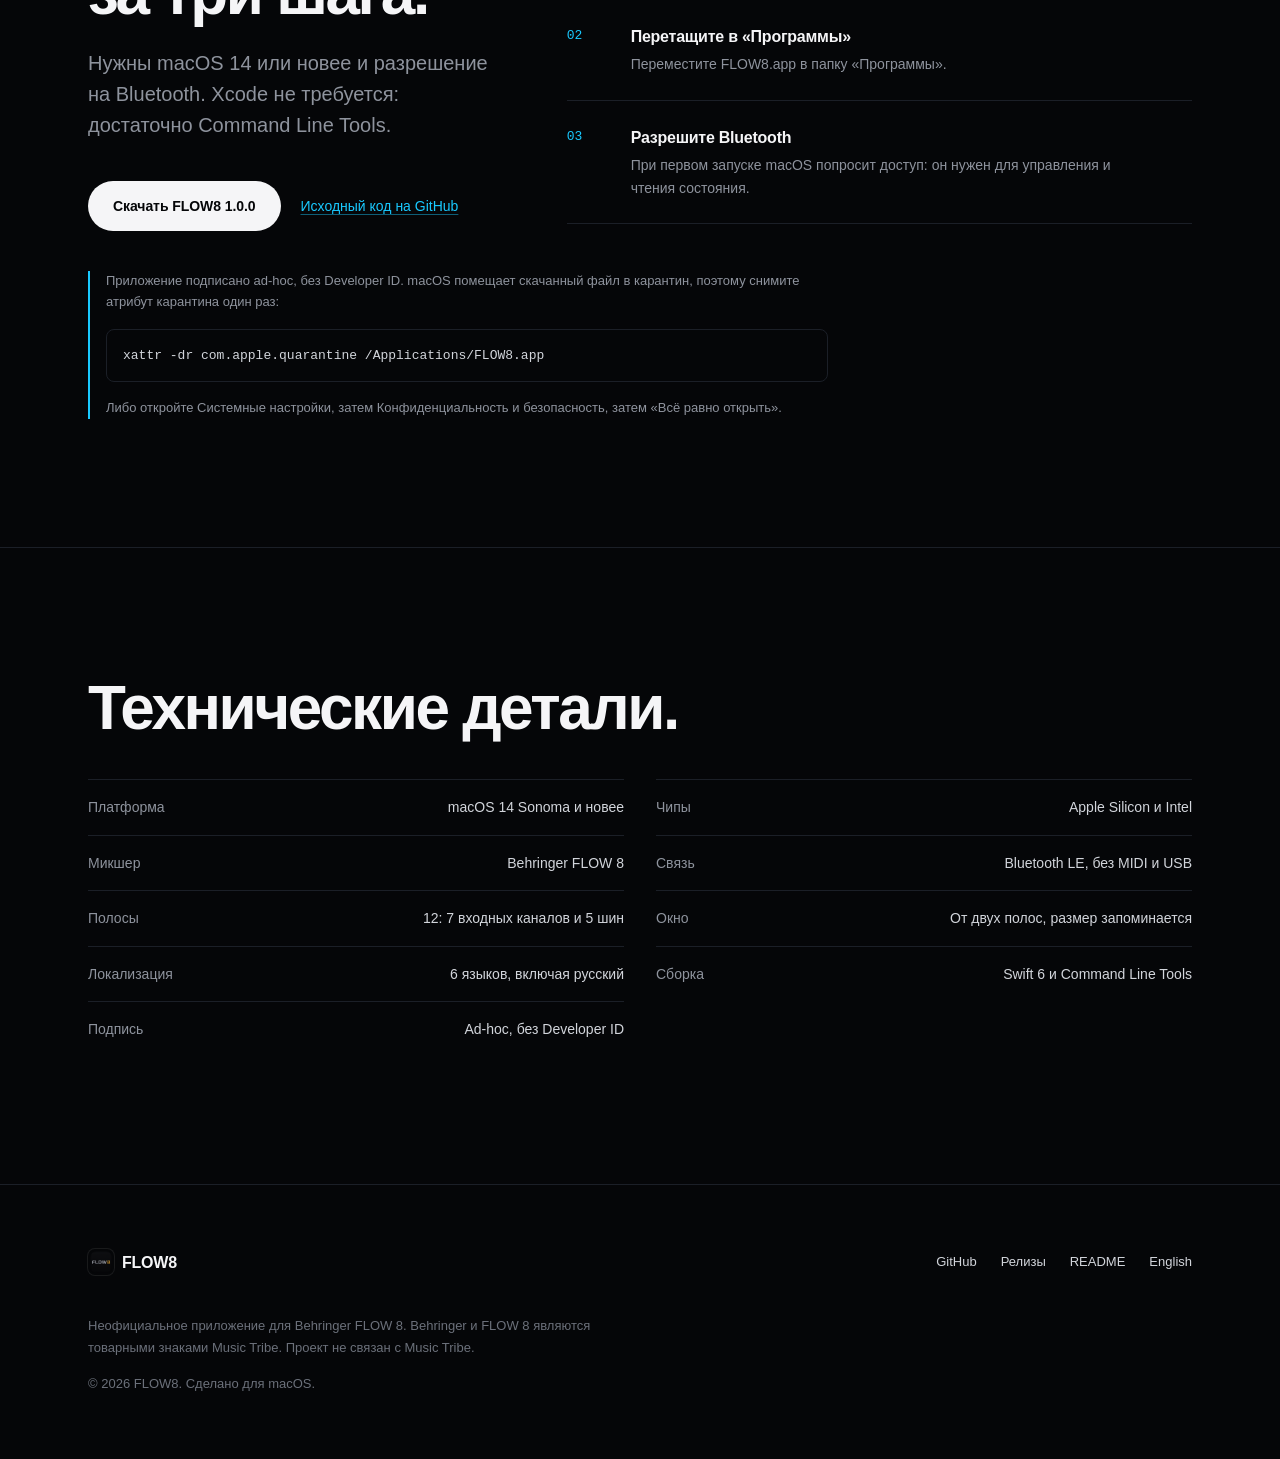
==== commit 0b5db37b: "Document the quarantine step for downloaded builds" ====
--- a/docs/ru/index.html
+++ b/docs/ru/index.html
@@ -20,9 +20,9 @@
   <meta property="og:title" content="FLOW8: полный контроль над Behringer FLOW 8 по Bluetooth">
   <meta property="og:description" content="Все каналы, эквалайзер, FX и снапшоты в нативном приложении для macOS. Подключение к микшеру по Bluetooth, без MIDI и USB.">
   <meta property="og:url" content="https://repentov-dev.github.io/FLOW8/ru/">
-  <meta property="og:image" content="https://repentov-dev.github.io/FLOW8/assets/og.png">
-  <meta property="og:image:width" content="1200">
-  <meta property="og:image:height" content="630">
+  <meta property="og:image" content="https://repentov-dev.github.io/FLOW8/assets/social-preview.png">
+  <meta property="og:image:width" content="1280">
+  <meta property="og:image:height" content="640">
   <meta name="twitter:card" content="summary_large_image">
 
   <link rel="stylesheet" href="../css/site.css">
@@ -246,7 +246,11 @@
           </ol>
         </div>
 
-        <p class="install-note reveal">Приложение подписано ad-hoc, без Developer ID. Если macOS попросит подтвердить запуск, откройте Системные настройки, затем Конфиденциальность и безопасность, затем «Всё равно открыть».</p>
+        <div class="install-note reveal">
+          <p>Приложение подписано ad-hoc, без Developer ID. macOS помещает скачанный файл в карантин, поэтому снимите атрибут карантина один раз:</p>
+          <pre><code>xattr -dr com.apple.quarantine /Applications/FLOW8.app</code></pre>
+          <p>Либо откройте Системные настройки, затем Конфиденциальность и безопасность, затем «Всё равно открыть».</p>
+        </div>
       </div>
     </section>
 
--- a/docs/css/site.css
+++ b/docs/css/site.css
@@ -569,6 +569,25 @@
   line-height: 1.6;
 }
 
+.install-note p { margin: 0; }
+
+.install-note p + p { margin-top: var(--space-sm); }
+
+.install-note pre {
+  margin: var(--space-md) 0;
+  padding: var(--space-md);
+  overflow-x: auto;
+  white-space: pre-wrap;
+  overflow-wrap: anywhere;
+  background: var(--color-paper);
+  border: var(--rule-hair) solid var(--color-rule);
+  border-radius: 8px;
+  color: var(--color-ink-2);
+  font-family: var(--font-mono);
+  font-size: var(--text-xs);
+  line-height: 1.5;
+}
+
 /* ---------- Specs ---------- */
 
 .specs {
